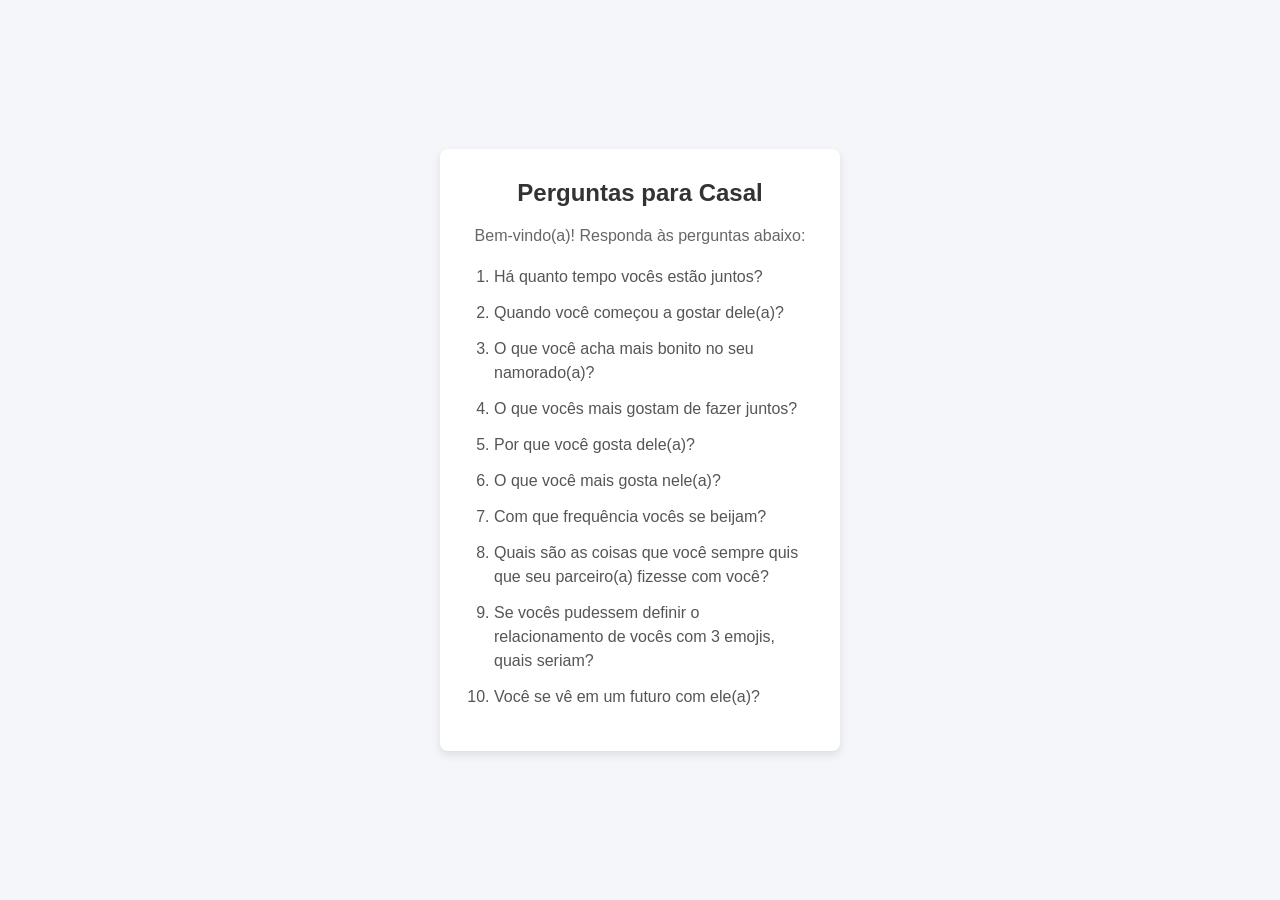
==== index..html @ 87353023 "Add files via upload" ====
<!DOCTYPE html>
<html lang="pt-BR">
<head>
    <meta charset="UTF-8">
    <meta name="viewport" content="width=device-width, initial-scale=1.0">
    <title>Perguntas para Casal</title>
    <link rel="stylesheet" href="estile.css">
</head>
<body>

    <div class="cadastro-container">
        <h2>Perguntas para Casal</h2>
        <p style="text-align: center; margin-bottom: 20px; color: #666;">
            Bem-vindo(a)! Responda às perguntas abaixo:
        </p>

        <div class="perguntas-container">
            <ol class="perguntas-lista">
                <li>Há quanto tempo vocês estão juntos?</li>
                <li>Quando você começou a gostar dele(a)?</li>
                <li>O que você acha mais bonito no seu namorado(a)?</li>
                <li>O que vocês mais gostam de fazer juntos?</li>
                <li>Por que você gosta dele(a)?</li>
                <li>O que você mais gosta nele(a)?</li>
                <li>Com que frequência vocês se beijam?</li>
                <li>Quais são as coisas que você sempre quis que seu parceiro(a) fizesse com você?</li>
                <li>Se vocês pudessem definir o relacionamento de vocês com 3 emojis, quais seriam?</li>
                <li>Você se vê em um futuro com ele(a)?</li>
            </ol>
        </div>
    </div>

</body>
</html>
---- estile.css ----
* {
    margin: 0;
    padding: 0;
    box-sizing: border-box;
    font-family: Arial, sans-serif;
}

body {
    background-color: #f4f6f9;
    display: flex;
    justify-content: center;
    align-items: center;
    min-height: 100vh;
}

.cadastro-container {
    background-color: #ffffff;
    padding: 30px;
    border-radius: 8px;
    box-shadow: 0 4px 10px rgba(0, 0, 0, 0.1);
    width: 100%;
    max-width: 400px;
}

.cadastro-container h2 {
    margin-bottom: 20px;
    color: #333;
    text-align: center;
}

.perguntas-lista {
    padding-left: 24px;
    color: #555;
}

.perguntas-lista li {
    margin-bottom: 12px;
    line-height: 1.5;
}

.input-group {
    margin-bottom: 15px;
}

.input-group label {
    display: block;
    margin-bottom: 5px;
    color: #666;
    font-size: 14px;
}

.input-group input {
    width: 100%;
    padding: 10px;
    border: 1px solid #ccc;
    border-radius: 4px;
    font-size: 14px;
}

.input-group input:focus {
    outline: none;
    border-color: #007bff;
}

.checkbox-group {
    display: flex;
    align-items: center;
    gap: 8px;
    margin-bottom: 20px;
    font-size: 14px;
    color: #555;
}

.btn-submit {
    width: 100%;
    padding: 12px;
    background-color: #007bff;
    border: none;
    color: white;
    font-size: 16px;
    font-weight: bold;
    border-radius: 4px;
    cursor: pointer;
    transition: background-color 0.2s;
}

.btn-submit:hover {
    background-color: #0056b3;
}

.mensagem-erro {
    color: #d9534f;
    font-size: 14px;
    margin-top: 15px;
    text-align: center;
}
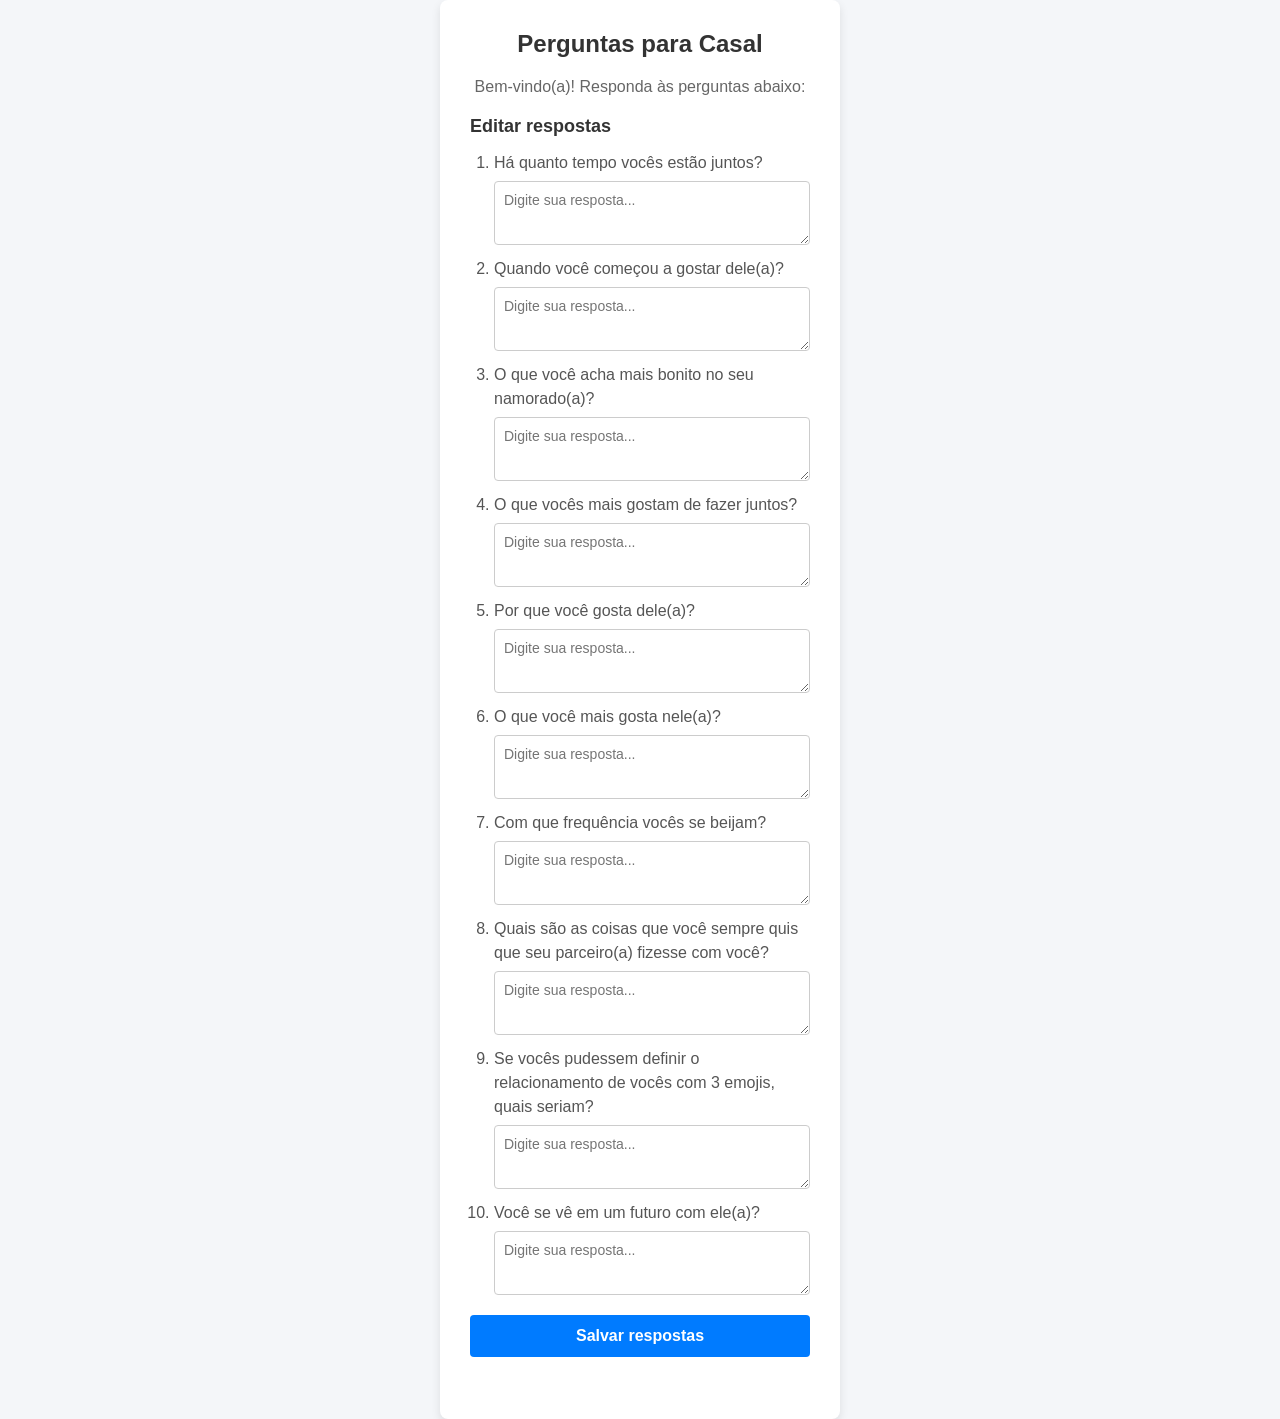
==== commit 9b1eef26: "Add files via upload" ====
--- a/index..html
+++ b/index..html
@@ -14,21 +14,124 @@
             Bem-vindo(a)! Responda às perguntas abaixo:
         </p>
 
+        <form id="formRespostas">
         <div class="perguntas-container">
+            <h3 class="titulo-edicao">Editar respostas</h3>
             <ol class="perguntas-lista">
-                <li>Há quanto tempo vocês estão juntos?</li>
-                <li>Quando você começou a gostar dele(a)?</li>
-                <li>O que você acha mais bonito no seu namorado(a)?</li>
-                <li>O que vocês mais gostam de fazer juntos?</li>
-                <li>Por que você gosta dele(a)?</li>
-                <li>O que você mais gosta nele(a)?</li>
-                <li>Com que frequência vocês se beijam?</li>
-                <li>Quais são as coisas que você sempre quis que seu parceiro(a) fizesse com você?</li>
-                <li>Se vocês pudessem definir o relacionamento de vocês com 3 emojis, quais seriam?</li>
-                <li>Você se vê em um futuro com ele(a)?</li>
+                <li class="pergunta-item">
+                    <label for="resposta1">Há quanto tempo vocês estão juntos?</label>
+                    <textarea id="resposta1" name="resposta1" rows="2" placeholder="Digite sua resposta..."></textarea>
+                </li>
+                <li class="pergunta-item">
+                    <label for="resposta2">Quando você começou a gostar dele(a)?</label>
+                    <textarea id="resposta2" name="resposta2" rows="2" placeholder="Digite sua resposta..."></textarea>
+                </li>
+                <li class="pergunta-item">
+                    <label for="resposta3">O que você acha mais bonito no seu namorado(a)?</label>
+                    <textarea id="resposta3" name="resposta3" rows="2" placeholder="Digite sua resposta..."></textarea>
+                </li>
+                <li class="pergunta-item">
+                    <label for="resposta4">O que vocês mais gostam de fazer juntos?</label>
+                    <textarea id="resposta4" name="resposta4" rows="2" placeholder="Digite sua resposta..."></textarea>
+                </li>
+                <li class="pergunta-item">
+                    <label for="resposta5">Por que você gosta dele(a)?</label>
+                    <textarea id="resposta5" name="resposta5" rows="2" placeholder="Digite sua resposta..."></textarea>
+                </li>
+                <li class="pergunta-item">
+                    <label for="resposta6">O que você mais gosta nele(a)?</label>
+                    <textarea id="resposta6" name="resposta6" rows="2" placeholder="Digite sua resposta..."></textarea>
+                </li>
+                <li class="pergunta-item">
+                    <label for="resposta7">Com que frequência vocês se beijam?</label>
+                    <textarea id="resposta7" name="resposta7" rows="2" placeholder="Digite sua resposta..."></textarea>
+                </li>
+                <li class="pergunta-item">
+                    <label for="resposta8">Quais são as coisas que você sempre quis que seu parceiro(a) fizesse com você?</label>
+                    <textarea id="resposta8" name="resposta8" rows="2" placeholder="Digite sua resposta..."></textarea>
+                </li>
+                <li class="pergunta-item">
+                    <label for="resposta9">Se vocês pudessem definir o relacionamento de vocês com 3 emojis, quais seriam?</label>
+                    <textarea id="resposta9" name="resposta9" rows="2" placeholder="Digite sua resposta..."></textarea>
+                </li>
+                <li class="pergunta-item">
+                    <label for="resposta10">Você se vê em um futuro com ele(a)?</label>
+                    <textarea id="resposta10" name="resposta10" rows="2" placeholder="Digite sua resposta..."></textarea>
+                </li>
             </ol>
         </div>
+            <button type="submit" class="btn-submit">Salvar respostas</button>
+            <p id="mensagemSalvamento" class="mensagem-salvamento" role="status" aria-live="polite"></p>
+        </form>
     </div>
 
+    <script>
+        const formRespostas = document.getElementById('formRespostas');
+        const mensagemSalvamento = document.getElementById('mensagemSalvamento');
+        const chaveRespostas = 'respostasPerguntasCasal';
+        const chaveRegistroFirebase = 'registroFirebasePerguntasCasal';
+        const camposResposta = formRespostas.querySelectorAll('textarea');
+        let idRegistroFirebase = null;
+
+        try {
+            const respostasSalvas = JSON.parse(localStorage.getItem(chaveRespostas) || '[]');
+            idRegistroFirebase = localStorage.getItem(chaveRegistroFirebase);
+            respostasSalvas.forEach((resposta, indice) => {
+                if (camposResposta[indice]) {
+                    camposResposta[indice].value = resposta;
+                }
+            });
+        } catch (erro) {
+            mensagemSalvamento.textContent = 'Não foi possível carregar as respostas salvas.';
+        }
+
+        formRespostas.addEventListener('submit', async function(event) {
+            event.preventDefault();
+
+            const respostas = Object.fromEntries(
+                Array.from(camposResposta, campo => [campo.name, campo.value.trim()])
+            );
+            const registro = {
+                respostas,
+                atualizadoEm: new Date().toISOString()
+            };
+
+            try {
+                localStorage.setItem(chaveRespostas, JSON.stringify(Object.values(respostas)));
+            } catch (erro) {
+                mensagemSalvamento.textContent = 'A cópia local não pôde ser salva; tentando enviar ao Firebase...';
+            }
+
+            mensagemSalvamento.textContent = 'Salvando respostas...';
+
+            try {
+                const urlFirebase = idRegistroFirebase
+                    ? `https://matheus-5ad92-default-rtdb.firebaseio.com/respostas/${encodeURIComponent(idRegistroFirebase)}.json`
+                    : 'https://matheus-5ad92-default-rtdb.firebaseio.com/respostas.json';
+                const respostaFirebase = await fetch(
+                    urlFirebase,
+                    {
+                        method: idRegistroFirebase ? 'PUT' : 'POST',
+                        headers: { 'Content-Type': 'application/json' },
+                        body: JSON.stringify(registro)
+                    }
+                );
+
+                if (!respostaFirebase.ok) {
+                    throw new Error(`Firebase respondeu com status ${respostaFirebase.status}`);
+                }
+
+                if (!idRegistroFirebase) {
+                    const resultado = await respostaFirebase.json();
+                    idRegistroFirebase = resultado.name;
+                    localStorage.setItem(chaveRegistroFirebase, idRegistroFirebase);
+                }
+
+                mensagemSalvamento.textContent = 'Respostas atualizadas no Firebase e neste navegador.';
+            } catch (erro) {
+                mensagemSalvamento.textContent = 'Não foi possível salvar no Firebase. Verifique as regras de gravação do banco e a conexão.';
+            }
+        });
+    </script>
 </body>
 </html>
--- a/estile.css
+++ b/estile.css
@@ -36,6 +36,46 @@
 .perguntas-lista li {
     margin-bottom: 12px;
     line-height: 1.5;
+}
+
+.pergunta-item label {
+    display: block;
+    margin-bottom: 6px;
+}
+
+.pergunta-item textarea {
+    display: block;
+    width: 100%;
+    min-height: 64px;
+    padding: 9px;
+    border: 1px solid #ccc;
+    border-radius: 4px;
+    font-size: 14px;
+    line-height: 1.4;
+    resize: vertical;
+}
+
+.pergunta-item textarea:focus {
+    outline: none;
+    border-color: #007bff;
+}
+
+.perguntas-container {
+    margin-bottom: 20px;
+}
+
+.titulo-edicao {
+    margin-bottom: 14px;
+    color: #333;
+    font-size: 18px;
+}
+
+.mensagem-salvamento {
+    min-height: 20px;
+    margin-top: 12px;
+    color: #287a45;
+    font-size: 14px;
+    text-align: center;
 }
 
 .input-group {
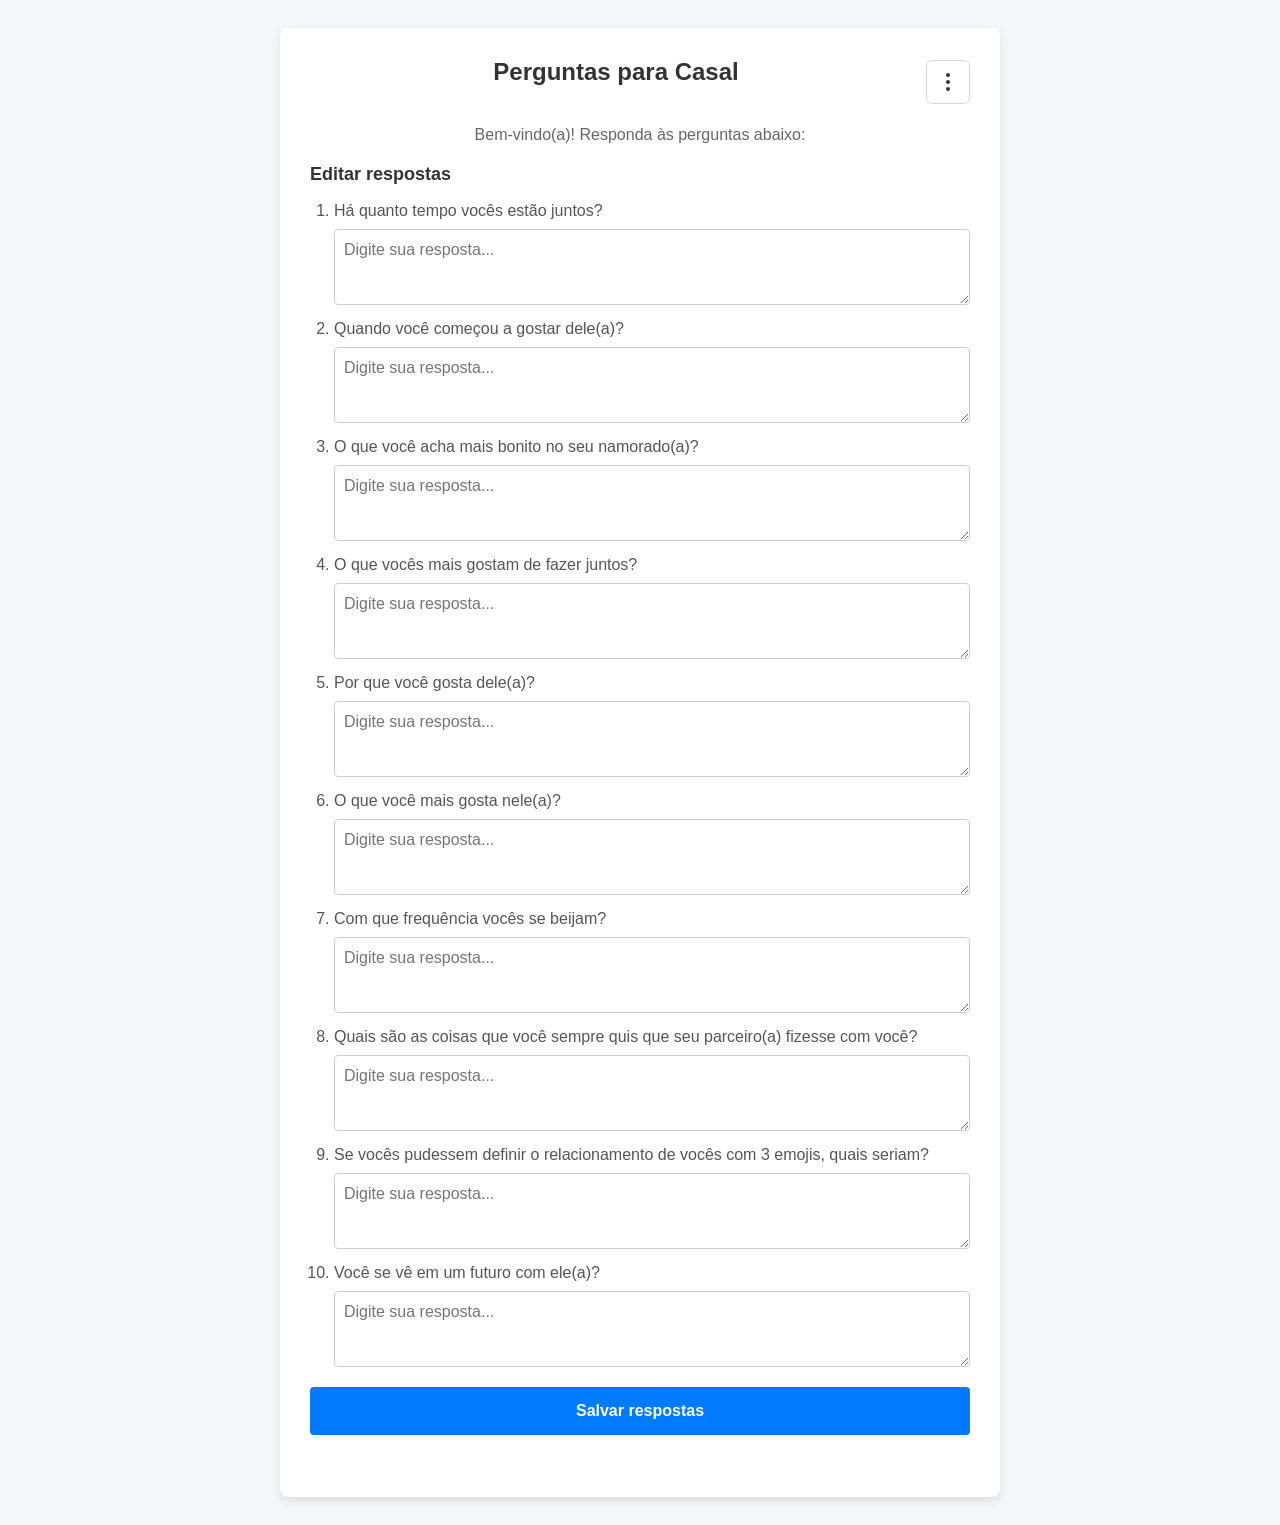
==== commit 54713f15: "Add files via upload" ====
--- a/index..html
+++ b/index..html
@@ -6,10 +6,20 @@
     <title>Perguntas para Casal</title>
     <link rel="stylesheet" href="estile.css">
 </head>
-<body>
+<body class="pagina-perguntas">
 
     <div class="cadastro-container">
-        <h2>Perguntas para Casal</h2>
+        <div class="cabecalho-pagina">
+            <h2>Perguntas para Casal</h2>
+            <div class="menu-dono">
+                <button id="botaoMenuDono" class="botao-menu-dono" type="button" aria-label="Abrir opções" aria-expanded="false" aria-controls="opcoesDono">
+                    <span aria-hidden="true"><i></i><i></i><i></i></span>
+                </button>
+                <div id="opcoesDono" class="opcoes-dono" hidden>
+                    <button id="abrirAcessoDono" class="opcao-menu-dono" type="button">Entrar como dono</button>
+                </div>
+            </div>
+        </div>
         <p style="text-align: center; margin-bottom: 20px; color: #666;">
             Bem-vindo(a)! Responda às perguntas abaixo:
         </p>
@@ -71,7 +81,34 @@
         const chaveRespostas = 'respostasPerguntasCasal';
         const chaveRegistroFirebase = 'registroFirebasePerguntasCasal';
         const camposResposta = formRespostas.querySelectorAll('textarea');
+        const menuDono = document.querySelector('.menu-dono');
+        const botaoMenuDono = document.getElementById('botaoMenuDono');
+        const opcoesDono = document.getElementById('opcoesDono');
         let idRegistroFirebase = null;
+
+        botaoMenuDono.addEventListener('click', function() {
+            const aberto = botaoMenuDono.getAttribute('aria-expanded') === 'true';
+            botaoMenuDono.setAttribute('aria-expanded', String(!aberto));
+            opcoesDono.hidden = aberto;
+        });
+
+        document.getElementById('abrirAcessoDono').addEventListener('click', function() {
+            window.location.href = 'dono.html';
+        });
+
+        document.addEventListener('click', function(event) {
+            if (!menuDono.contains(event.target)) {
+                opcoesDono.hidden = true;
+                botaoMenuDono.setAttribute('aria-expanded', 'false');
+            }
+        });
+
+        document.addEventListener('keydown', function(event) {
+            if (event.key === 'Escape') {
+                opcoesDono.hidden = true;
+                botaoMenuDono.setAttribute('aria-expanded', 'false');
+            }
+        });
 
         try {
             const respostasSalvas = JSON.parse(localStorage.getItem(chaveRespostas) || '[]');
--- a/estile.css
+++ b/estile.css
@@ -9,8 +9,10 @@
     background-color: #f4f6f9;
     display: flex;
     justify-content: center;
-    align-items: center;
+    align-items: flex-start;
     min-height: 100vh;
+    min-height: 100dvh;
+    padding: 28px 16px;
 }
 
 .cadastro-container {
@@ -20,6 +22,215 @@
     box-shadow: 0 4px 10px rgba(0, 0, 0, 0.1);
     width: 100%;
     max-width: 400px;
+    margin: auto 0;
+}
+
+.pagina-perguntas .cadastro-container {
+    max-width: 720px;
+}
+
+.cabecalho-pagina {
+    position: relative;
+    display: flex;
+    align-items: center;
+    justify-content: center;
+    min-height: 44px;
+    margin-bottom: 20px;
+    padding-right: 48px;
+}
+
+.cabecalho-pagina h2 {
+    margin: 0;
+}
+
+.menu-dono {
+    position: absolute;
+    top: 50%;
+    right: 0;
+    z-index: 2;
+    transform: translateY(-50%);
+}
+
+.botao-menu-dono {
+    display: grid;
+    width: 44px;
+    height: 44px;
+    place-items: center;
+    border: 1px solid #d5d9df;
+    border-radius: 6px;
+    background: #fff;
+    color: #333;
+    cursor: pointer;
+}
+
+.botao-menu-dono:hover,
+.botao-menu-dono:focus-visible {
+    background: #f4f6f9;
+    outline: 2px solid #007bff;
+    outline-offset: 2px;
+}
+
+.botao-menu-dono span {
+    display: flex;
+    flex-direction: column;
+    gap: 3px;
+}
+
+.botao-menu-dono i {
+    width: 4px;
+    height: 4px;
+    border-radius: 50%;
+    background: currentColor;
+}
+
+.opcoes-dono {
+    position: absolute;
+    top: calc(100% + 6px);
+    right: 0;
+    min-width: 180px;
+    padding: 4px;
+    border: 1px solid #d5d9df;
+    border-radius: 6px;
+    background: #fff;
+    box-shadow: 0 4px 12px rgba(0, 0, 0, 0.12);
+}
+
+.opcao-menu-dono {
+    width: 100%;
+    min-height: 44px;
+    padding: 10px 12px;
+    border: 0;
+    border-radius: 4px;
+    background: transparent;
+    color: #333;
+    font-size: 15px;
+    text-align: left;
+    cursor: pointer;
+}
+
+.opcao-menu-dono:hover,
+.opcao-menu-dono:focus-visible {
+    background: #f4f6f9;
+    outline: none;
+}
+
+.aviso-autenticacao {
+    margin: 16px 0;
+    color: #8a4b12;
+    font-size: 14px;
+    line-height: 1.5;
+}
+
+.link-voltar {
+    display: block;
+    margin-top: 16px;
+    color: #0056b3;
+    text-align: center;
+}
+
+.painel-respostas {
+    max-width: 760px;
+}
+
+.cabecalho-respostas {
+    display: flex;
+    align-items: center;
+    justify-content: space-between;
+    gap: 16px;
+    margin-bottom: 20px;
+}
+
+.cabecalho-respostas h2 {
+    margin: 0;
+    text-align: left;
+}
+
+.acoes-painel {
+    display: flex;
+    flex-wrap: wrap;
+    gap: 8px;
+}
+
+.btn-secundario {
+    min-height: 44px;
+    padding: 8px 12px;
+    border: 1px solid #b7c0cb;
+    border-radius: 4px;
+    background: #fff;
+    color: #333;
+    font-size: 14px;
+    cursor: pointer;
+}
+
+.btn-secundario:hover {
+    background: #f4f6f9;
+}
+
+.btn-secundario:disabled {
+    cursor: wait;
+    opacity: 0.65;
+}
+
+.status-respostas {
+    margin: 12px 0 20px;
+    color: #555;
+    font-size: 14px;
+}
+
+.secao-painel + .secao-painel {
+    margin-top: 32px;
+}
+
+.secao-painel > h3 {
+    margin-bottom: 8px;
+    color: #333;
+    font-size: 20px;
+}
+
+.dado-cadastro {
+    margin-top: 8px;
+    color: #444;
+    line-height: 1.5;
+    overflow-wrap: anywhere;
+}
+
+.rotulo-cadastro {
+    color: #555;
+}
+
+.registro-respostas {
+    padding: 18px 0;
+    border-top: 1px solid #d9dee5;
+}
+
+.registro-titulo {
+    color: #333;
+    font-size: 18px;
+}
+
+.registro-data {
+    margin: 6px 0 12px;
+    color: #666;
+    font-size: 13px;
+}
+
+.resposta-linha {
+    padding: 12px 0;
+    border-top: 1px solid #edf0f3;
+}
+
+.resposta-pergunta {
+    margin-bottom: 5px;
+    color: #555;
+    font-size: 14px;
+    font-weight: 700;
+}
+
+.resposta-valor {
+    color: #333;
+    line-height: 1.5;
+    overflow-wrap: anywhere;
+    white-space: pre-wrap;
 }
 
 .cadastro-container h2 {
@@ -50,7 +261,8 @@
     padding: 9px;
     border: 1px solid #ccc;
     border-radius: 4px;
-    font-size: 14px;
+    min-height: 76px;
+    font-size: 16px;
     line-height: 1.4;
     resize: vertical;
 }
@@ -91,10 +303,11 @@
 
 .input-group input {
     width: 100%;
+    min-height: 48px;
     padding: 10px;
     border: 1px solid #ccc;
     border-radius: 4px;
-    font-size: 14px;
+    font-size: 16px;
 }
 
 .input-group input:focus {
@@ -113,6 +326,7 @@
 
 .btn-submit {
     width: 100%;
+    min-height: 48px;
     padding: 12px;
     background-color: #007bff;
     border: none;
@@ -133,4 +347,53 @@
     font-size: 14px;
     margin-top: 15px;
     text-align: center;
+}
+
+@media (max-width: 480px) {
+    body {
+        padding: 16px 12px;
+    }
+
+    .cadastro-container {
+        padding: 24px 18px;
+    }
+
+    .cadastro-container h2 {
+        font-size: 22px;
+    }
+
+    .perguntas-lista {
+        padding-left: 22px;
+    }
+
+    .perguntas-lista li {
+        margin-bottom: 18px;
+    }
+
+    .pergunta-item textarea {
+        min-height: 80px;
+    }
+
+    .checkbox-group {
+        align-items: flex-start;
+    }
+
+    .cabecalho-respostas {
+        align-items: flex-start;
+        flex-direction: column;
+    }
+
+    .acoes-painel {
+        width: 100%;
+    }
+
+    .acoes-painel button {
+        flex: 1;
+    }
+
+    .checkbox-group input {
+        width: 20px;
+        height: 20px;
+        flex: 0 0 20px;
+    }
 }
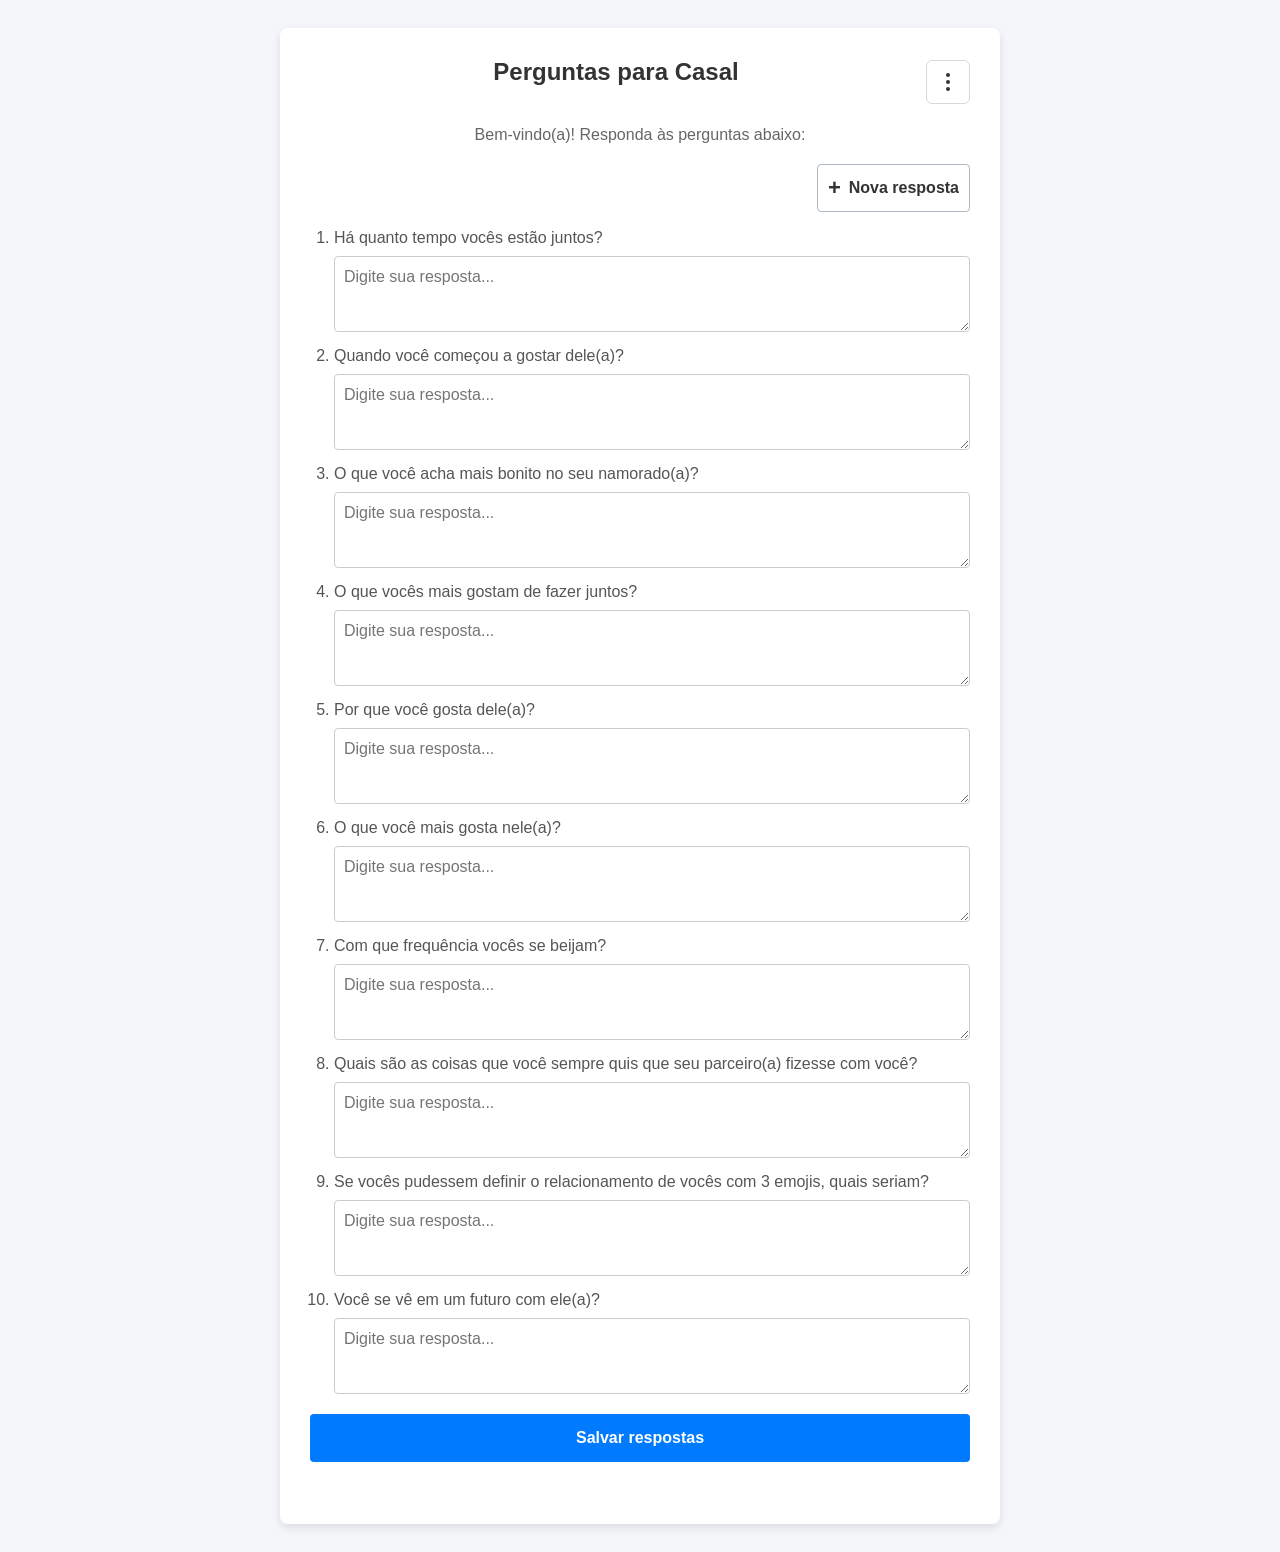
==== commit ec50da1d: "Add files via upload" ====
--- a/index..html
+++ b/index..html
@@ -25,8 +25,10 @@
         </p>
 
         <form id="formRespostas">
+        <div class="acoes-nova-resposta">
+            <button id="novaResposta" type="button" class="btn-nova-resposta"><span aria-hidden="true">+</span> Nova resposta</button>
+        </div>
         <div class="perguntas-container">
-            <h3 class="titulo-edicao">Editar respostas</h3>
             <ol class="perguntas-lista">
                 <li class="pergunta-item">
                     <label for="resposta1">Há quanto tempo vocês estão juntos?</label>
@@ -84,7 +86,11 @@
         const menuDono = document.querySelector('.menu-dono');
         const botaoMenuDono = document.getElementById('botaoMenuDono');
         const opcoesDono = document.getElementById('opcoesDono');
+        const botaoNovaResposta = document.getElementById('novaResposta');
         let idRegistroFirebase = null;
+        let perfilAtual = null;
+        let chaveRespostasPessoa = null;
+        let chaveRegistroPessoa = null;
 
         botaoMenuDono.addEventListener('click', function() {
             const aberto = botaoMenuDono.getAttribute('aria-expanded') === 'true';
@@ -111,8 +117,11 @@
         });
 
         try {
-            const respostasSalvas = JSON.parse(localStorage.getItem(chaveRespostas) || '[]');
-            idRegistroFirebase = localStorage.getItem(chaveRegistroFirebase);
+            perfilAtual = JSON.parse(localStorage.getItem('cadastroAtualPerguntasCasal') || 'null');
+            chaveRespostasPessoa = `${chaveRespostas}:${perfilAtual?.id || 'anonimo'}`;
+            chaveRegistroPessoa = `${chaveRegistroFirebase}:${perfilAtual?.id || 'anonimo'}`;
+            const respostasSalvas = JSON.parse(localStorage.getItem(chaveRespostasPessoa) || '[]');
+            idRegistroFirebase = localStorage.getItem(chaveRegistroPessoa);
             respostasSalvas.forEach((resposta, indice) => {
                 if (camposResposta[indice]) {
                     camposResposta[indice].value = resposta;
@@ -122,6 +131,22 @@
             mensagemSalvamento.textContent = 'Não foi possível carregar as respostas salvas.';
         }
 
+        botaoNovaResposta.addEventListener('click', function() {
+            const existeResposta = Array.from(camposResposta).some(campo => campo.value.trim());
+            if (existeResposta && !window.confirm('Começar uma nova resposta? O envio já salvo continuará guardado.')) {
+                return;
+            }
+
+            camposResposta.forEach(campo => {
+                campo.value = '';
+            });
+            idRegistroFirebase = null;
+            localStorage.removeItem(chaveRegistroPessoa);
+            localStorage.removeItem(chaveRespostasPessoa);
+            mensagemSalvamento.textContent = 'Nova resposta iniciada. Preencha e salve para criar outro envio.';
+            camposResposta[0].focus();
+        });
+
         formRespostas.addEventListener('submit', async function(event) {
             event.preventDefault();
 
@@ -130,11 +155,13 @@
             );
             const registro = {
                 respostas,
+                cadastroId: perfilAtual?.id || null,
+                pessoaNome: perfilAtual?.nome || 'Cadastro não identificado',
                 atualizadoEm: new Date().toISOString()
             };
 
             try {
-                localStorage.setItem(chaveRespostas, JSON.stringify(Object.values(respostas)));
+                localStorage.setItem(chaveRespostasPessoa, JSON.stringify(Object.values(respostas)));
             } catch (erro) {
                 mensagemSalvamento.textContent = 'A cópia local não pôde ser salva; tentando enviar ao Firebase...';
             }
@@ -161,7 +188,7 @@
                 if (!idRegistroFirebase) {
                     const resultado = await respostaFirebase.json();
                     idRegistroFirebase = resultado.name;
-                    localStorage.setItem(chaveRegistroFirebase, idRegistroFirebase);
+                    localStorage.setItem(chaveRegistroPessoa, idRegistroFirebase);
                 }
 
                 mensagemSalvamento.textContent = 'Respostas atualizadas no Firebase e neste navegador.';
--- a/estile.css
+++ b/estile.css
@@ -187,6 +187,33 @@
     font-size: 20px;
 }
 
+.lista-pessoas {
+    display: flex;
+    flex-wrap: wrap;
+    gap: 8px;
+    margin: 12px 0 16px;
+}
+
+.botao-pessoa {
+    min-height: 44px;
+    max-width: 100%;
+    padding: 9px 14px;
+    overflow-wrap: anywhere;
+    border: 1px solid #b7c0cb;
+    border-radius: 4px;
+    background: #fff;
+    color: #333;
+    font-size: 15px;
+    text-align: left;
+    cursor: pointer;
+}
+
+.botao-pessoa:hover,
+.botao-pessoa[aria-pressed="true"] {
+    border-color: #176b45;
+    background: #eaf4ee;
+}
+
 .dado-cadastro {
     margin-top: 8px;
     color: #444;
@@ -338,6 +365,38 @@
     transition: background-color 0.2s;
 }
 
+.acoes-nova-resposta {
+    display: flex;
+    justify-content: flex-end;
+    margin-bottom: 14px;
+}
+
+.btn-nova-resposta {
+    display: flex;
+    align-items: center;
+    justify-content: center;
+    gap: 8px;
+    min-height: 48px;
+    padding: 10px 14px;
+    padding: 10px;
+    border: 1px solid #aeb8c4;
+    border-radius: 4px;
+    background: #fff;
+    color: #333;
+    font-size: 16px;
+    font-weight: 700;
+    cursor: pointer;
+}
+
+.btn-nova-resposta:hover {
+    background: #f4f6f9;
+}
+
+.btn-nova-resposta span {
+    font-size: 22px;
+    line-height: 1;
+}
+
 .btn-submit:hover {
     background-color: #0056b3;
 }
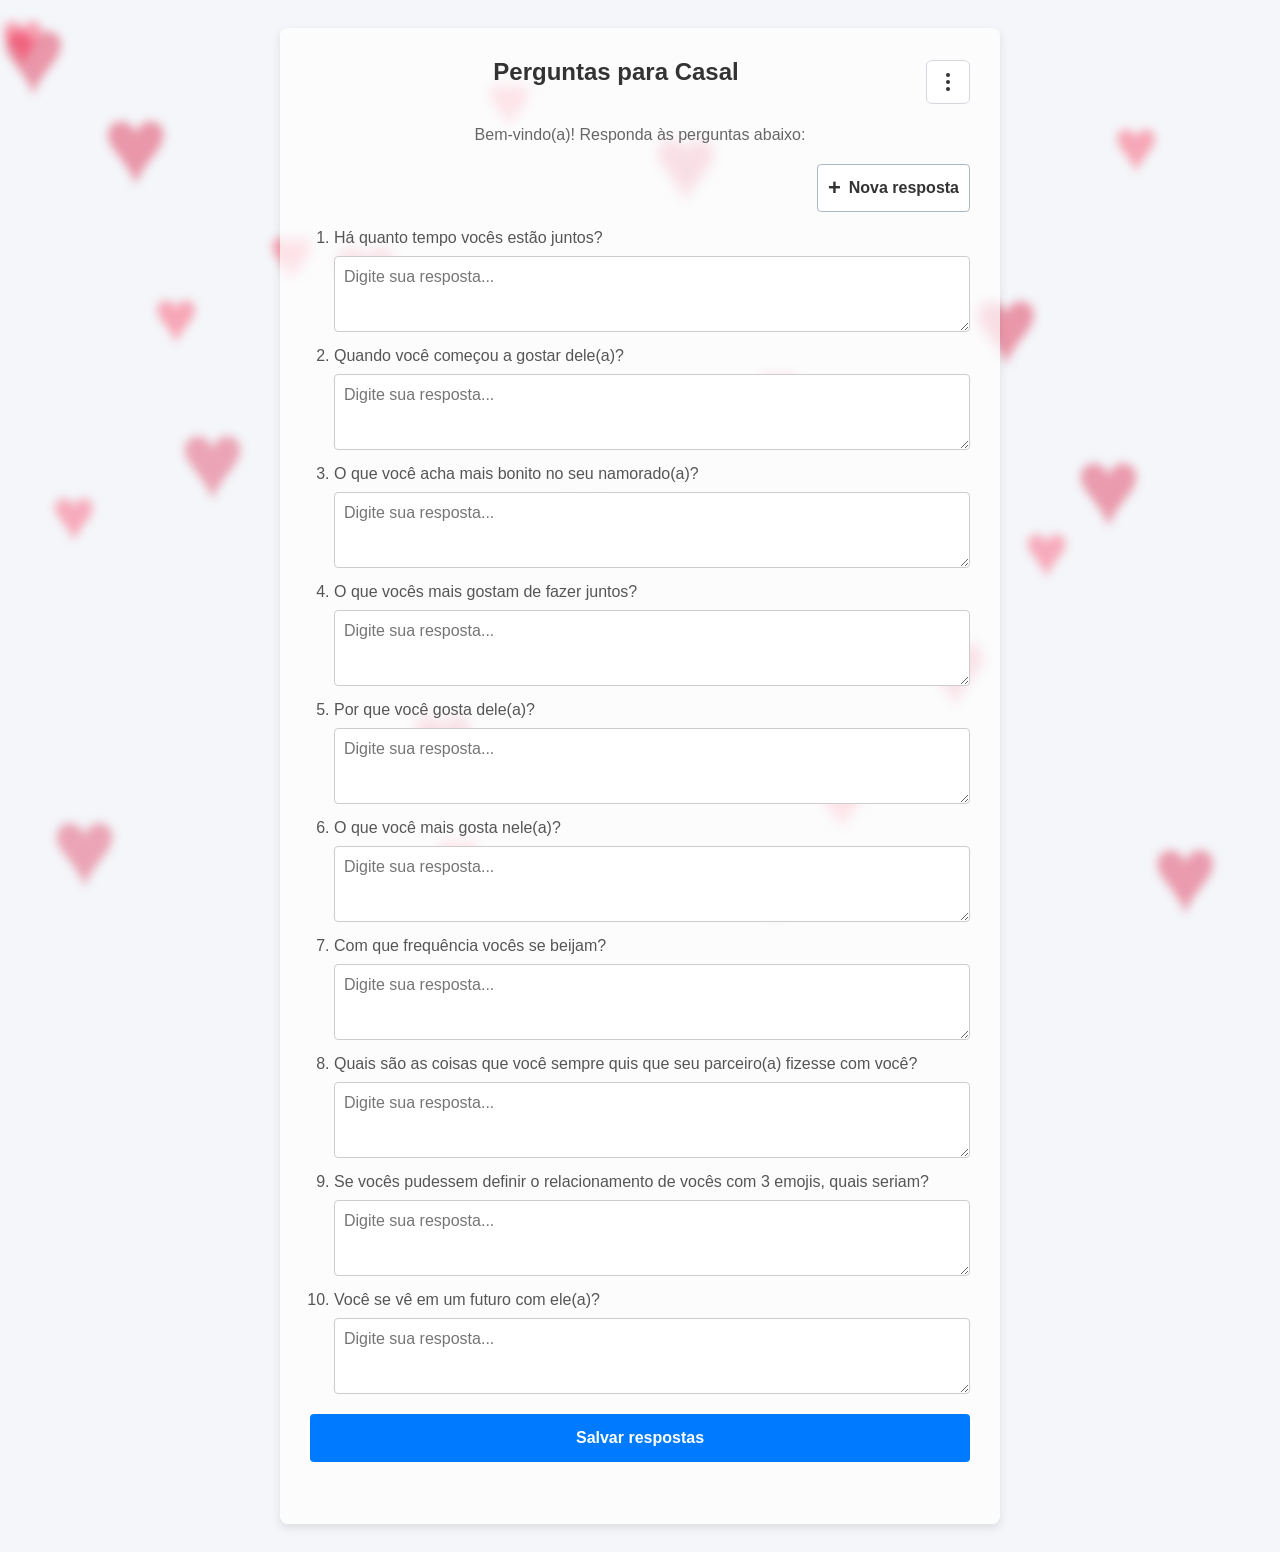
==== commit 775cdfe8: "Add files via upload" ====
--- a/index..html
+++ b/index..html
@@ -147,6 +147,53 @@
             camposResposta[0].focus();
         });
 
+        function avaliarRespostas(respostas) {
+            const respostasNormalizadas = Object.fromEntries(
+                Object.entries(respostas).map(([chave, texto]) => [
+                    chave,
+                    texto.normalize('NFD').replace(/[\u0300-\u036f]/g, '').toLowerCase()
+                ])
+            );
+            const quantidadeRespondida = Object.values(respostas).filter(Boolean).length;
+            const contemTermo = (textos, termos) => textos.some(texto => {
+                const palavras = texto.split(/[^a-z0-9]+/);
+                return termos.some(termo => palavras.some(palavra => palavra.startsWith(termo)));
+            });
+            const sinaisCarinho = contemTermo(
+                [respostasNormalizadas.resposta2, respostasNormalizadas.resposta3, respostasNormalizadas.resposta5, respostasNormalizadas.resposta6],
+                ['amo', 'amor', 'carinh', 'gost', 'admir', 'bonit', 'lind', 'especial', 'respeit']
+            );
+            const sinaisParceria = contemTermo(
+                [respostasNormalizadas.resposta4, respostasNormalizadas.resposta8],
+                ['junt', 'convers', 'rir', 'passe', 'viaj', 'assist', 'cozinh', 'brinc', 'apoio', 'parcer', 'amizad']
+            );
+            const sinaisFuturo = contemTermo(
+                [respostasNormalizadas.resposta10],
+                ['sim', 'quero', 'casar', 'familia', 'filh', 'sempre', 'futuro', 'imagino', 'constru']
+            );
+            const observacoes = [];
+
+            if (sinaisCarinho) observacoes.push('carinho e admiração');
+            if (sinaisParceria) observacoes.push('momentos compartilhados e parceria');
+            if (sinaisFuturo) observacoes.push('planos de futuro a dois');
+
+            let avaliacao;
+            if (quantidadeRespondida < 4) {
+                avaliacao = 'Ainda há poucas respostas para formar uma avaliação mais completa.';
+            } else if (observacoes.length >= 2) {
+                avaliacao = 'Avaliação: suas respostas revelam uma relação com bons sinais de conexão e parceria.';
+            } else if (observacoes.length === 1) {
+                avaliacao = 'Avaliação: suas respostas mostram sinais positivos, mas ainda contam só parte da história.';
+            } else {
+                avaliacao = 'Avaliação: suas respostas ainda não trazem sinais suficientes para entender melhor a relação.';
+            }
+
+            const resumo = observacoes.length
+                ? `Pelas suas respostas, aparecem sinais de ${observacoes.join(', ')}.`
+                : 'As respostas ainda não mostram claramente esses aspectos.';
+            return `Respostas salvas! Leitura das respostas (${quantidadeRespondida}/10): ${resumo} ${avaliacao}`;
+        }
+
         formRespostas.addEventListener('submit', async function(event) {
             event.preventDefault();
 
@@ -191,7 +238,7 @@
                     localStorage.setItem(chaveRegistroPessoa, idRegistroFirebase);
                 }
 
-                mensagemSalvamento.textContent = 'Respostas atualizadas no Firebase e neste navegador.';
+                mensagemSalvamento.textContent = avaliarRespostas(respostas);
             } catch (erro) {
                 mensagemSalvamento.textContent = 'Não foi possível salvar no Firebase. Verifique as regras de gravação do banco e a conexão.';
             }
--- a/estile.css
+++ b/estile.css
@@ -6,6 +6,8 @@
 }
 
 body {
+    position: relative;
+    isolation: isolate;
     background-color: #f4f6f9;
     display: flex;
     justify-content: center;
@@ -15,8 +17,55 @@
     padding: 28px 16px;
 }
 
+body::before,
+body::after {
+    position: fixed;
+    inset: 0;
+    z-index: -1;
+    color: rgba(220, 20, 60, 0.42);
+    content: "\2665";
+    font-size: 112px;
+    line-height: 1;
+    pointer-events: none;
+    filter: blur(5px);
+}
+
+body::before {
+    text-shadow:
+        8vw 10vh 0 rgba(220, 20, 60, 0.42),
+        26vw 24vh 0 rgba(220, 20, 60, 0.36),
+        51vw 12vh 0 rgba(220, 20, 60, 0.40),
+        76vw 30vh 0 rgba(220, 20, 60, 0.42),
+        14vw 45vh 0 rgba(220, 20, 60, 0.36),
+        43vw 52vh 0 rgba(220, 20, 60, 0.40),
+        72vw 68vh 0 rgba(220, 20, 60, 0.38),
+        90vw 91vh 0 rgba(220, 20, 60, 0.40),
+        32vw 76vh 0 rgba(220, 20, 60, 0.38),
+        58vw 92vh 0 rgba(220, 20, 60, 0.42),
+        4vw 88vh 0 rgba(220, 20, 60, 0.36),
+        84vw 48vh 0 rgba(220, 20, 60, 0.40);
+}
+
+body::after {
+    color: rgba(255, 0, 45, 0.34);
+    font-size: 76px;
+    text-shadow:
+        21vw 24vh 0 rgba(255, 0, 45, 0.34),
+        59vw 39vh 0 rgba(255, 0, 45, 0.30),
+        87vw 12vh 0 rgba(255, 0, 45, 0.32),
+        4vw 53vh 0 rgba(255, 0, 45, 0.30),
+        34vw 91vh 0 rgba(255, 0, 45, 0.34),
+        64vw 85vh 0 rgba(255, 0, 45, 0.32),
+        12vw 31vh 0 rgba(255, 0, 45, 0.32),
+        47vw 67vh 0 rgba(255, 0, 45, 0.34),
+        80vw 57vh 0 rgba(255, 0, 45, 0.30),
+        38vw 7vh 0 rgba(255, 0, 45, 0.32);
+}
+
 .cadastro-container {
-    background-color: #ffffff;
+    background-color: rgba(255, 255, 255, 0.68);
+    -webkit-backdrop-filter: blur(5px);
+    backdrop-filter: blur(5px);
     padding: 30px;
     border-radius: 8px;
     box-shadow: 0 4px 10px rgba(0, 0, 0, 0.1);
